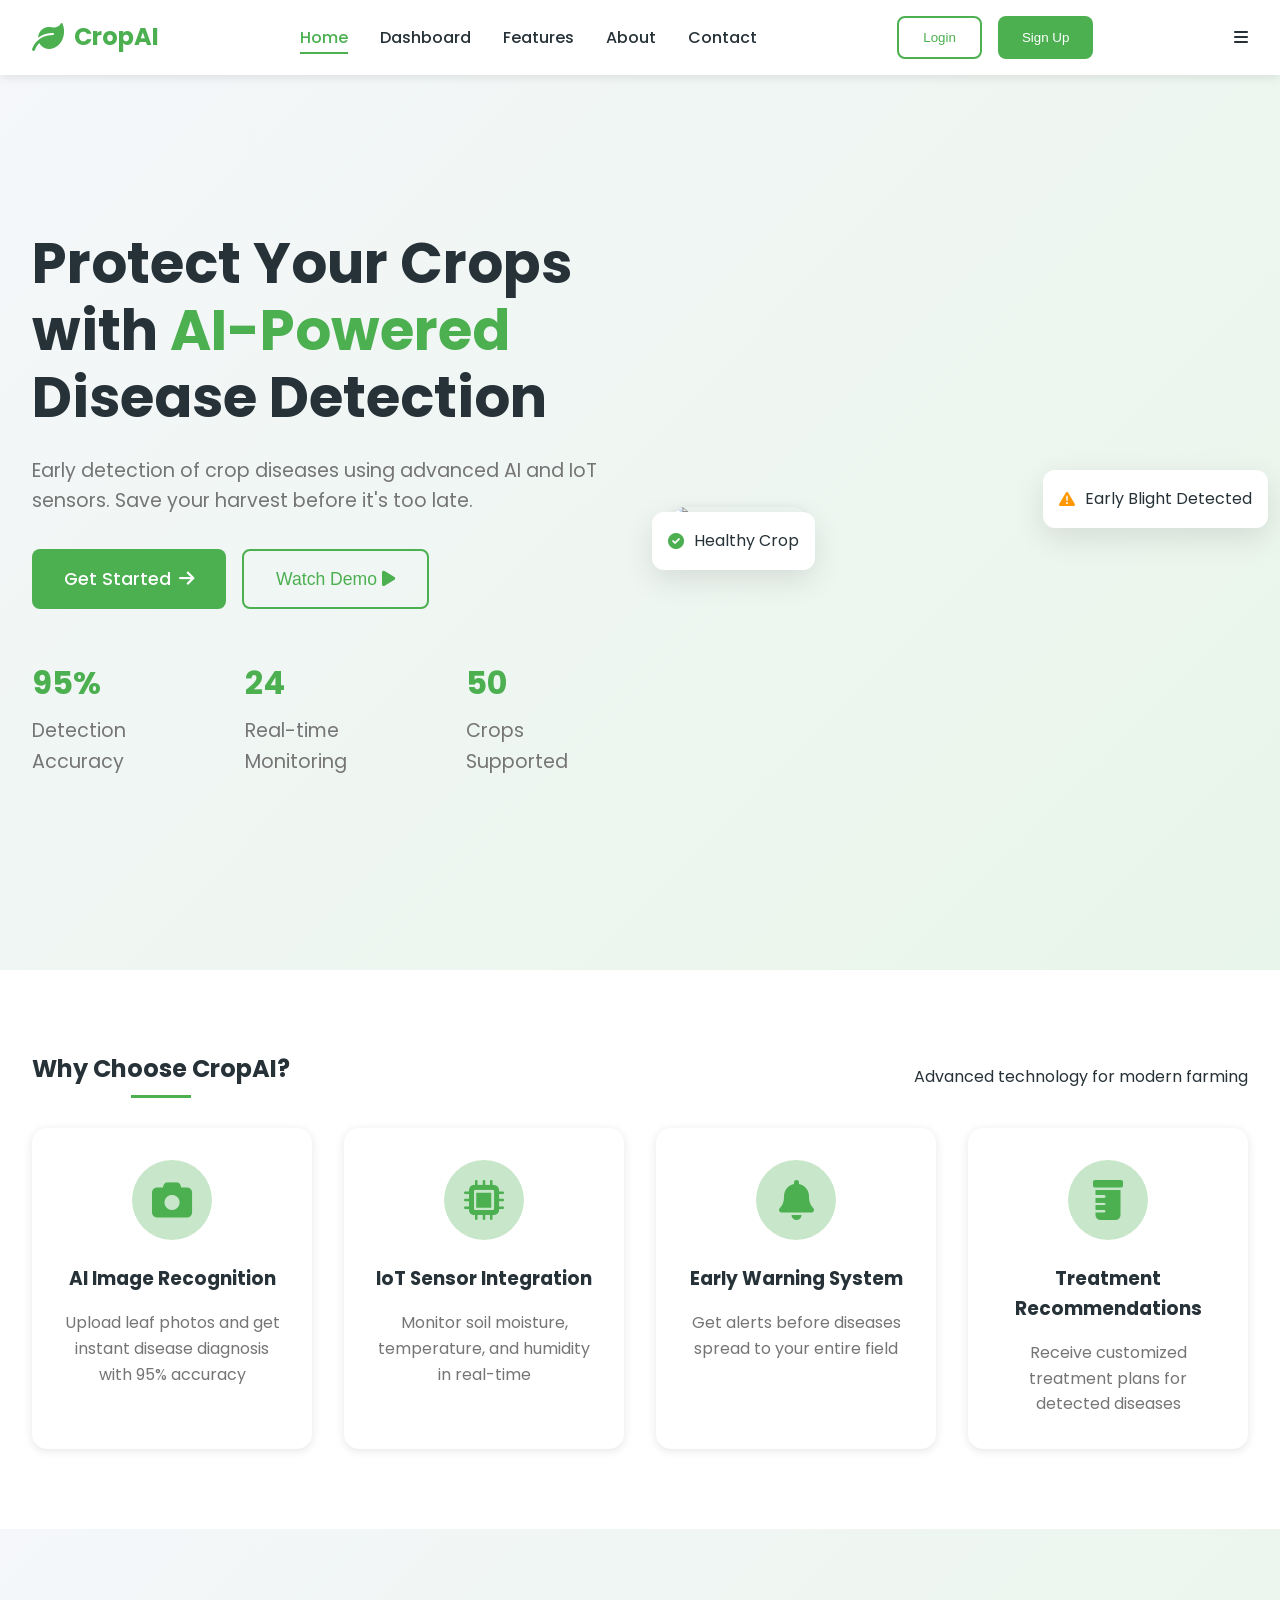
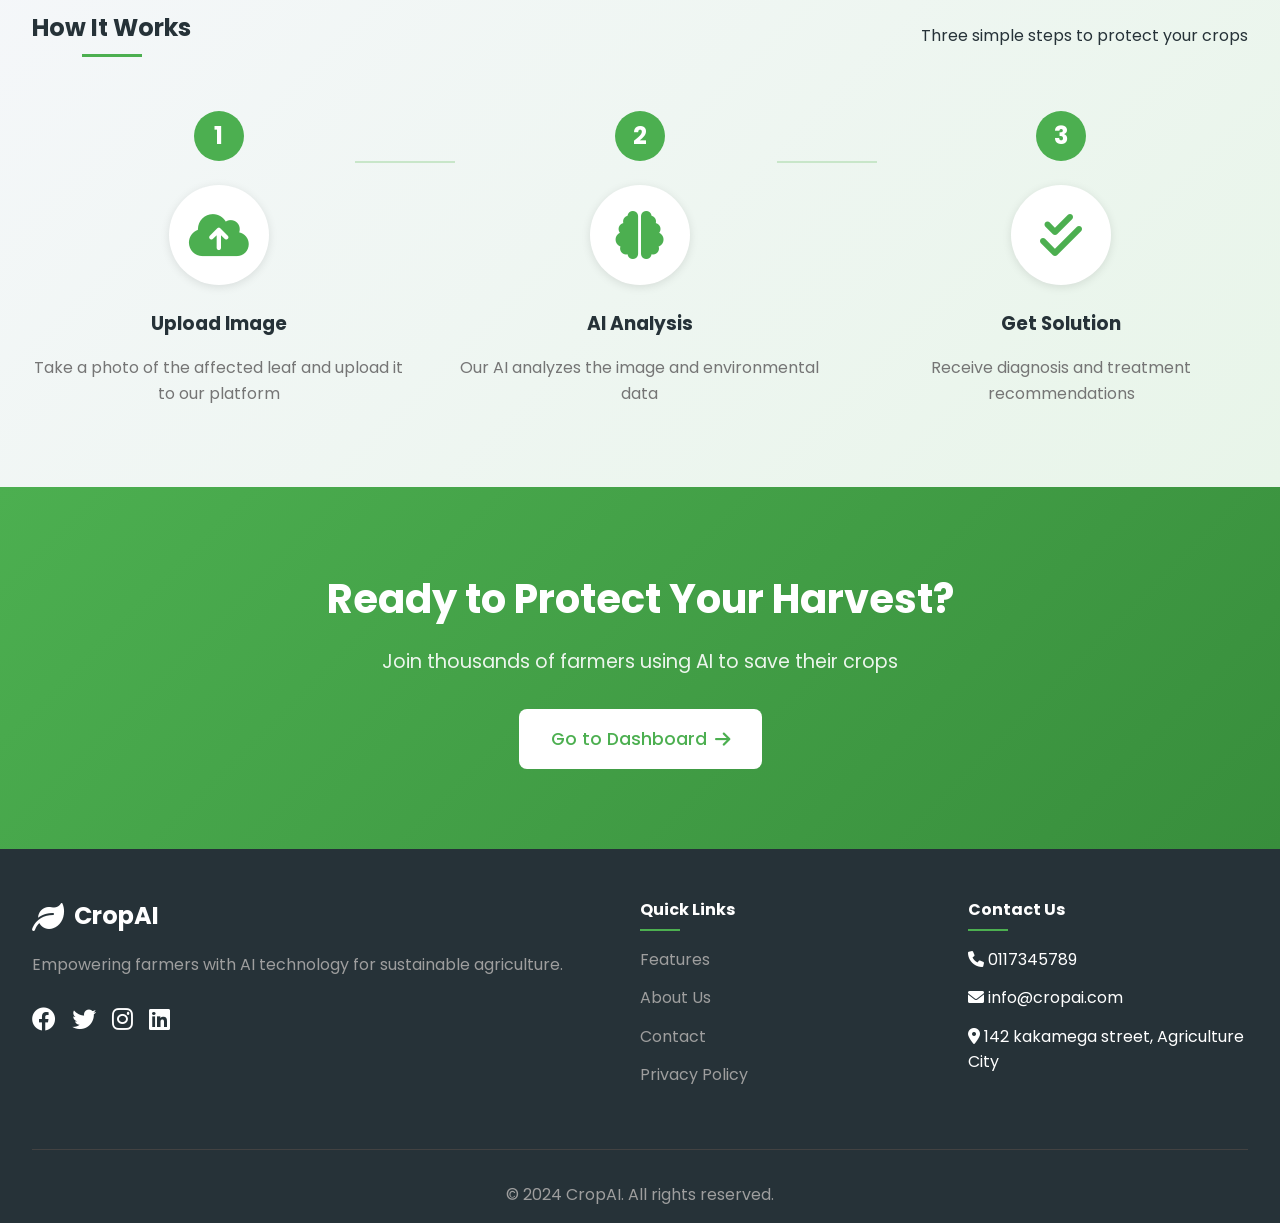
==== index.html @ fdb8c68f "commit all" ====
<!DOCTYPE html>
<html lang="en">
<head>
    <meta charset="UTF-8">
    <meta name="viewport" content="width=device-width, initial-scale=1.0">
    <title>CropAI - Early Disease Detection System</title>
    <link rel="stylesheet" href="css/style.css">
    <link rel="stylesheet" href="https://cdnjs.cloudflare.com/ajax/libs/font-awesome/6.0.0/css/all.min.css">
    <link href="https://fonts.googleapis.com/css2?family=Poppins:wght@300;400;500;600;700&display=swap" rel="stylesheet">
</head>
<body>
    <!-- Navigation Bar -->
    <nav class="navbar">
        <div class="nav-container">
            <div class="logo">
                <i class="fas fa-leaf"></i>
                <span>CropAI</span>
            </div>
            <ul class="nav-menu">
                <li><a href="index.html" class="active">Home</a></li>
                <li><a href="dashboard.html">Dashboard</a></li>
                <li><a href="#features">Features</a></li>
                <li><a href="#about">About</a></li>
                <li><a href="#contact">Contact</a></li>
            </ul>
            <div class="nav-buttons">
                <button class="btn-secondary">Login</button>
                <button class="btn-primary">Sign Up</button>
            </div>
            <div class="hamburger">
                <i class="fas fa-bars"></i>
            </div>
        </div>
    </nav>

    <!-- Hero Section -->
    <section class="hero">
        <div class="hero-container">
            <div class="hero-content">
                <h1>Protect Your Crops with <span class="highlight">AI-Powered</span> Disease Detection</h1>
                <p>Early detection of crop diseases using advanced AI and IoT sensors. Save your harvest before it's too late.</p>
                <div class="hero-buttons">
                    <a href="dashboard.html" class="btn-primary btn-large">Get Started <i class="fas fa-arrow-right"></i></a>
                    <button class="btn-secondary btn-large" onclick="watchDemo()">Watch Demo <i class="fas fa-play"></i></button>
                </div>
                <div class="hero-stats">
                    <div class="stat-item">
                        <h3>95%</h3>
                        <p>Detection Accuracy</p>
                    </div>
                    <div class="stat-item">
                        <h3>24/7</h3>
                        <p>Real-time Monitoring</p>
                    </div>
                    <div class="stat-item">
                        <h3>50+</h3>
                        <p>Crops Supported</p>
                    </div>
                </div>
            </div>
            <div class="hero-image">
                <img src="https://images.unsplash.com/photo-1530836369250-ef72a3f5cda8?ixlib=rb-1.2.1&auto=format&fit=crop&w=1350&q=80" alt="Smart Farming">
                <div class="floating-card card-1">
                    <i class="fas fa-check-circle" style="color: #4CAF50;"></i>
                    <span>Healthy Crop</span>
                </div>
                <div class="floating-card card-2">
                    <i class="fas fa-exclamation-triangle" style="color: #ff9800;"></i>
                    <span>Early Blight Detected</span>
                </div>
            </div>
        </div>
    </section>

    <!-- Features Section -->
    <section class="features" id="features">
        <div class="container">
            <div class="section-header">
                <h2>Why Choose CropAI?</h2>
                <p>Advanced technology for modern farming</p>
            </div>
            <div class="features-grid">
                <div class="feature-card">
                    <div class="feature-icon">
                        <i class="fas fa-camera"></i>
                    </div>
                    <h3>AI Image Recognition</h3>
                    <p>Upload leaf photos and get instant disease diagnosis with 95% accuracy</p>
                </div>
                <div class="feature-card">
                    <div class="feature-icon">
                        <i class="fas fa-microchip"></i>
                    </div>
                    <h3>IoT Sensor Integration</h3>
                    <p>Monitor soil moisture, temperature, and humidity in real-time</p>
                </div>
                <div class="feature-card">
                    <div class="feature-icon">
                        <i class="fas fa-bell"></i>
                    </div>
                    <h3>Early Warning System</h3>
                    <p>Get alerts before diseases spread to your entire field</p>
                </div>
                <div class="feature-card">
                    <div class="feature-icon">
                        <i class="fas fa-prescription-bottle"></i>
                    </div>
                    <h3>Treatment Recommendations</h3>
                    <p>Receive customized treatment plans for detected diseases</p>
                </div>
            </div>
        </div>
    </section>

    <!-- How It Works -->
    <section class="how-it-works">
        <div class="container">
            <div class="section-header">
                <h2>How It Works</h2>
                <p>Three simple steps to protect your crops</p>
            </div>
            <div class="steps">
                <div class="step">
                    <div class="step-number">1</div>
                    <div class="step-icon">
                        <i class="fas fa-cloud-upload-alt"></i>
                    </div>
                    <h3>Upload Image</h3>
                    <p>Take a photo of the affected leaf and upload it to our platform</p>
                </div>
                <div class="step">
                    <div class="step-number">2</div>
                    <div class="step-icon">
                        <i class="fas fa-brain"></i>
                    </div>
                    <h3>AI Analysis</h3>
                    <p>Our AI analyzes the image and environmental data</p>
                </div>
                <div class="step">
                    <div class="step-number">3</div>
                    <div class="step-icon">
                        <i class="fas fa-check-double"></i>
                    </div>
                    <h3>Get Solution</h3>
                    <p>Receive diagnosis and treatment recommendations</p>
                </div>
            </div>
        </div>
    </section>

    <!-- CTA Section -->
    <section class="cta">
        <div class="container">
            <h2>Ready to Protect Your Harvest?</h2>
            <p>Join thousands of farmers using AI to save their crops</p>
            <a href="dashboard.html" class="btn-primary btn-large">Go to Dashboard <i class="fas fa-arrow-right"></i></a>
        </div>
    </section>

    <!-- Footer -->
    <footer>
        <div class="container">
            <div class="footer-content">
                <div class="footer-section">
                    <div class="logo">
                        <i class="fas fa-leaf"></i>
                        <span>CropAI</span>
                    </div>
                    <p>Empowering farmers with AI technology for sustainable agriculture.</p>
                    <div class="social-links">
                        <a href="#"><i class="fab fa-facebook"></i></a>
                        <a href="#"><i class="fab fa-twitter"></i></a>
                        <a href="#"><i class="fab fa-instagram"></i></a>
                        <a href="#"><i class="fab fa-linkedin"></i></a>
                    </div>
                </div>
                <div class="footer-section">
                    <h4>Quick Links</h4>
                    <ul>
                        <li><a href="#features">Features</a></li>
                        <li><a href="#about">About Us</a></li>
                        <li><a href="#contact">Contact</a></li>
                        <li><a href="#">Privacy Policy</a></li>
                    </ul>
                </div>
                <div class="footer-section">
                    <h4>Contact Us</h4>
                    <ul>
                        <li><i class="fas fa-phone"></i> 0117345789</li>
                        <li><i class="fas fa-envelope"></i> info@cropai.com</li>
                        <li><i class="fas fa-map-marker-alt"></i> 142 kakamega street, Agriculture City</li>
                    </ul>
                </div>
            </div>
            <div class="footer-bottom">
                <p>&copy; 2024 CropAI. All rights reserved.</p>
            </div>
        </div>
    </footer>

    <script src="js/main.js"></script>
</body>
</html>
---- css/style.css ----
:root {
    --primary-color: #4CAF50;
    --primary-dark: #388E3C;
    --primary-light: #C8E6C9;
    --secondary-color: #2196F3;
    --danger-color: #F44336;
    --warning-color: #FF9800;
    --success-color: #4CAF50;
    --text-dark: #263238;
    --text-light: #FFFFFF;
    --text-gray: #757575;
    --background-light: #F5F5F5;
    --background-white: #FFFFFF;
    --border-color: #E0E0E0;
    --shadow: 0 2px 10px rgba(0, 0, 0, 0.1);
    --sidebar-width: 280px;
    --header-height: 70px;
    --transition: all 0.3s ease;
}

* {
    margin: 0;
    padding: 0;
    box-sizing: border-box;
}

body {
    font-family: 'Poppins', sans-serif;
    color: var(--text-dark);
    background: var(--background-light);
    line-height: 1.6;
}

/* Navigation Styles */
.navbar {
    background: var(--background-white);
    box-shadow: var(--shadow);
    position: fixed;
    width: 100%;
    top: 0;
    z-index: 1000;
}

.nav-container {
    max-width: 1400px;
    margin: 0 auto;
    padding: 1rem 2rem;
    display: flex;
    justify-content: space-between;
    align-items: center;
}

.logo {
    display: flex;
    align-items: center;
    gap: 10px;
    font-size: 1.5rem;
    font-weight: 700;
    color: var(--primary-color);
}

.logo i {
    font-size: 2rem;
}

.nav-menu {
    display: flex;
    list-style: none;
    gap: 2rem;
}

.nav-menu a {
    text-decoration: none;
    color: var(--text-dark);
    font-weight: 500;
    transition: var(--transition);
    position: relative;
}

.nav-menu a:hover,
.nav-menu a.active {
    color: var(--primary-color);
}

.nav-menu a.active::after {
    content: '';
    position: absolute;
    bottom: -5px;
    left: 0;
    width: 100%;
    height: 2px;
    background: var(--primary-color);
}

.nav-buttons {
    display: flex;
    gap: 1rem;
}

/* Button Styles */
.btn-primary {
    background: var(--primary-color);
    color: var(--text-light);
    border: none;
    padding: 0.75rem 1.5rem;
    border-radius: 8px;
    font-weight: 500;
    cursor: pointer;
    transition: var(--transition);
    text-decoration: none;
    display: inline-flex;
    align-items: center;
    gap: 8px;
}

.btn-primary:hover {
    background: var(--primary-dark);
    transform: translateY(-2px);
    box-shadow: 0 5px 15px rgba(76, 175, 80, 0.3);
}

.btn-secondary {
    background: transparent;
    color: var(--primary-color);
    border: 2px solid var(--primary-color);
    padding: 0.75rem 1.5rem;
    border-radius: 8px;
    font-weight: 500;
    cursor: pointer;
    transition: var(--transition);
}

.btn-secondary:hover {
    background: var(--primary-light);
    transform: translateY(-2px);
}

.btn-large {
    padding: 1rem 2rem;
    font-size: 1.1rem;
}

/* Hero Section */
.hero {
    min-height: 100vh;
    display: flex;
    align-items: center;
    padding: 0 2rem;
    margin-top: 70px;
    background: linear-gradient(135deg, #f5f7fa 0%, #e8f5e9 100%);
}

.hero-container {
    max-width: 1400px;
    margin: 0 auto;
    display: grid;
    grid-template-columns: 1fr 1fr;
    gap: 4rem;
    align-items: center;
}

.hero-content h1 {
    font-size: 3.5rem;
    line-height: 1.2;
    margin-bottom: 1.5rem;
}

.highlight {
    color: var(--primary-color);
    position: relative;
    display: inline-block;
}

.highlight::after {
    content: '';
    position: absolute;
    bottom: 5px;
    left: 0;
    width: 100%;
    height: 10px;
    background: var(--primary-light);
    z-index: -1;
}

.hero-content p {
    font-size: 1.2rem;
    color: var(--text-gray);
    margin-bottom: 2rem;
}

.hero-buttons {
    display: flex;
    gap: 1rem;
    margin-bottom: 3rem;
}

.hero-stats {
    display: flex;
    gap: 3rem;
}

.stat-item h3 {
    font-size: 2rem;
    color: var(--primary-color);
    margin-bottom: 0.5rem;
}

.hero-image {
    position: relative;
}

.hero-image img {
    width: 100%;
    border-radius: 20px;
    box-shadow: var(--shadow);
}

.floating-card {
    position: absolute;
    background: white;
    padding: 1rem;
    border-radius: 12px;
    box-shadow: 0 10px 30px rgba(0, 0, 0, 0.1);
    display: flex;
    align-items: center;
    gap: 10px;
    animation: float 3s ease-in-out infinite;
}

.card-1 {
    top: 20%;
    left: -20px;
    animation-delay: 0s;
}

.card-2 {
    bottom: 20%;
    right: -20px;
    animation-delay: 1.5s;
}

@keyframes float {
    0%, 100% { transform: translateY(0); }
    50% { transform: translateY(-10px); }
}

/* Features Section */
.features {
    padding: 5rem 2rem;
    background: var(--background-white);
}

.container {
    max-width: 1400px;
    margin: 0 auto;
}

.section-header {
    text-align: center;
    margin-bottom: 4rem;
}

.section-header h2 {
    font-size: 2.5rem;
    margin-bottom: 1rem;
    position: relative;
    display: inline-block;
}

.section-header h2::after {
    content: '';
    position: absolute;
    bottom: -10px;
    left: 50%;
    transform: translateX(-50%);
    width: 60px;
    height: 3px;
    background: var(--primary-color);
}

.features-grid {
    display: grid;
    grid-template-columns: repeat(auto-fit, minmax(250px, 1fr));
    gap: 2rem;
}

.feature-card {
    background: white;
    padding: 2rem;
    border-radius: 15px;
    text-align: center;
    transition: var(--transition);
    box-shadow: var(--shadow);
}

.feature-card:hover {
    transform: translateY(-10px);
    box-shadow: 0 20px 40px rgba(0, 0, 0, 0.1);
}

.feature-icon {
    width: 80px;
    height: 80px;
    background: var(--primary-light);
    border-radius: 50%;
    display: flex;
    align-items: center;
    justify-content: center;
    margin: 0 auto 1.5rem;
}

.feature-icon i {
    font-size: 2.5rem;
    color: var(--primary-color);
}

.feature-card h3 {
    margin-bottom: 1rem;
}

.feature-card p {
    color: var(--text-gray);
}

/* How It Works Section */
.how-it-works {
    padding: 5rem 2rem;
    background: linear-gradient(135deg, #f5f7fa 0%, #e8f5e9 100%);
}

.steps {
    display: grid;
    grid-template-columns: repeat(3, 1fr);
    gap: 3rem;
    margin-top: 3rem;
}

.step {
    text-align: center;
    position: relative;
}

.step-number {
    width: 50px;
    height: 50px;
    background: var(--primary-color);
    color: white;
    border-radius: 50%;
    display: flex;
    align-items: center;
    justify-content: center;
    font-size: 1.5rem;
    font-weight: bold;
    margin: 0 auto 1.5rem;
    position: relative;
    z-index: 2;
}

.step-icon {
    width: 100px;
    height: 100px;
    background: white;
    border-radius: 50%;
    display: flex;
    align-items: center;
    justify-content: center;
    margin: 0 auto 1.5rem;
    box-shadow: var(--shadow);
}

.step-icon i {
    font-size: 3rem;
    color: var(--primary-color);
}

.step h3 {
    margin-bottom: 1rem;
}

.step p {
    color: var(--text-gray);
}

.step:not(:last-child)::after {
    content: '';
    position: absolute;
    top: 50px;
    right: -50px;
    width: 100px;
    height: 2px;
    background: var(--primary-light);
}

/* CTA Section */
.cta {
    padding: 5rem 2rem;
    background: linear-gradient(135deg, var(--primary-color), var(--primary-dark));
    color: white;
    text-align: center;
}

.cta h2 {
    font-size: 2.5rem;
    margin-bottom: 1rem;
}

.cta p {
    font-size: 1.2rem;
    margin-bottom: 2rem;
    opacity: 0.9;
}

.cta .btn-primary {
    background: white;
    color: var(--primary-color);
}

.cta .btn-primary:hover {
    background: var(--primary-light);
    transform: translateY(-2px);
}

/* Footer */
footer {
    background: var(--text-dark);
    color: white;
    padding: 3rem 2rem 1rem;
}

.footer-content {
    max-width: 1400px;
    margin: 0 auto;
    display: grid;
    grid-template-columns: 2fr 1fr 1fr;
    gap: 3rem;
    margin-bottom: 3rem;
}

.footer-section .logo {
    color: white;
    margin-bottom: 1rem;
}

.footer-section p {
    color: #9e9e9e;
    margin-bottom: 1.5rem;
}

.social-links {
    display: flex;
    gap: 1rem;
}

.social-links a {
    color: white;
    font-size: 1.5rem;
    transition: var(--transition);
}

.social-links a:hover {
    color: var(--primary-color);
}

.footer-section h4 {
    margin-bottom: 1.5rem;
    position: relative;
}

.footer-section h4::after {
    content: '';
    position: absolute;
    bottom: -8px;
    left: 0;
    width: 40px;
    height: 2px;
    background: var(--primary-color);
}

.footer-section ul {
    list-style: none;
}

.footer-section ul li {
    margin-bottom: 0.8rem;
}

.footer-section ul li a {
    color: #9e9e9e;
    text-decoration: none;
    transition: var(--transition);
}

.footer-section ul li a:hover {
    color: white;
    padding-left: 5px;
}

.footer-bottom {
    text-align: center;
    padding-top: 2rem;
    border-top: 1px solid #424242;
    color: #9e9e9e;
}

/* Dashboard Layout */
.dashboard {
    display: flex;
    min-height: 100vh;
}

/* Sidebar */
.sidebar {
    width: var(--sidebar-width);
    background: var(--background-white);
    box-shadow: var(--shadow);
    position: fixed;
    height: 100vh;
    display: flex;
    flex-direction: column;
    transition: var(--transition);
    z-index: 100;
}

.sidebar-header {
    padding: 1.5rem;
    border-bottom: 1px solid var(--border-color);
}

.sidebar-nav {
    flex: 1;
    padding: 2rem 0;
}

.sidebar-nav ul {
    list-style: none;
}

.sidebar-nav li {
    margin-bottom: 0.5rem;
}

.sidebar-nav a {
    display: flex;
    align-items: center;
    gap: 12px;
    padding: 0.8rem 1.5rem;
    color: var(--text-gray);
    text-decoration: none;
    transition: var(--transition);
    position: relative;
}

.sidebar-nav a:hover,
.sidebar-nav li.active a {
    background: var(--primary-light);
    color: var(--primary-color);
    border-left: 3px solid var(--primary-color);
}

.sidebar-nav i {
    width: 20px;
    font-size: 1.2rem;
}

.badge {
    background: var(--danger-color);
    color: white;
    padding: 2px 6px;
    border-radius: 10px;
    font-size: 0.7rem;
    margin-left: auto;
}

.sidebar-footer {
    padding: 1.5rem;
    border-top: 1px solid var(--border-color);
    display: flex;
    align-items: center;
    justify-content: space-between;
}

.user-info {
    display: flex;
    align-items: center;
    gap: 12px;
}

.user-info img {
    width: 40px;
    height: 40px;
    border-radius: 50%;
    object-fit: cover;
}

.user-info h4 {
    font-size: 0.9rem;
}

.user-info p {
    font-size: 0.8rem;
    color: var(--text-gray);
}

.logout-btn {
    background: none;
    border: none;
    color: var(--text-gray);
    cursor: pointer;
    font-size: 1.2rem;
    transition: var(--transition);
}

.logout-btn:hover {
    color: var(--danger-color);
}

/* Main Content */
.main-content {
    flex: 1;
    margin-left: var(--sidebar-width);
    background: var(--background-light);
}

/* Top Bar */
.top-bar {
    height: var(--header-height);
    background: white;
    padding: 0 2rem;
    display: flex;
    align-items: center;
    justify-content: space-between;
    box-shadow: var(--shadow);
    position: sticky;
    top: 0;
    z-index: 90;
}

.menu-toggle {
    display: none;
    font-size: 1.5rem;
    cursor: pointer;
}

.search-bar {
    display: flex;
    align-items: center;
    background: var(--background-light);
    border-radius: 8px;
    padding: 0.5rem 1rem;
    width: 300px;
}

.search-bar i {
    color: var(--text-gray);
    margin-right: 10px;
}

.search-bar input {
    border: none;
    background: none;
    outline: none;
    width: 100%;
}

.top-bar-actions {
    display: flex;
    gap: 1rem;
}

.top-bar-actions button {
    background: none;
    border: none;
    position: relative;
    cursor: pointer;
    font-size: 1.2rem;
    color: var(--text-gray);
    transition: var(--transition);
}

.top-bar-actions button:hover {
    color: var(--primary-color);
}

.top-bar-actions .badge {
    position: absolute;
    top: -5px;
    right: -5px;
}

/* Content Area */
.content {
    padding: 2rem;
}

.welcome-section {
    margin-bottom: 2rem;
}

.welcome-section h1 {
    font-size: 2rem;
    margin-bottom: 0.5rem;
}

/* Stats Grid */
.stats-grid {
    display: grid;
    grid-template-columns: repeat(auto-fit, minmax(250px, 1fr));
    gap: 1.5rem;
    margin-bottom: 2rem;
}

.stat-card {
    background: white;
    padding: 1.5rem;
    border-radius: 12px;
    display: flex;
    align-items: center;
    gap: 1rem;
    box-shadow: var(--shadow);
    transition: var(--transition);
}

.stat-card:hover {
    transform: translateY(-5px);
    box-shadow: 0 10px 30px rgba(0, 0, 0, 0.15);
}

.stat-icon {
    width: 60px;
    height: 60px;
    border-radius: 12px;
    display: flex;
    align-items: center;
    justify-content: center;
    font-size: 2rem;
}

.stat-info h3 {
    font-size: 0.9rem;
    color: var(--text-gray);
    margin-bottom: 0.3rem;
}

.stat-info p {
    font-size: 1.8rem;
    font-weight: 600;
    margin-bottom: 0.3rem;
}

.stat-info span {
    font-size: 0.8rem;
    color: var(--success-color);
}

/* Section Header */
.section-header {
    display: flex;
    justify-content: space-between;
    align-items: center;
    margin-bottom: 1.5rem;
}

.section-header h2 {
    font-size: 1.5rem;
}

.farm-selector {
    padding: 0.5rem 1rem;
    border: 1px solid var(--border-color);
    border-radius: 8px;
    outline: none;
    background: white;
}

/* Sensor Grid */
.sensor-grid {
    display: grid;
    grid-template-columns: repeat(auto-fit, minmax(250px, 1fr));
    gap: 1.5rem;
    margin-bottom: 2rem;
}

.sensor-card {
    background: white;
    padding: 1.5rem;
    border-radius: 12px;
    box-shadow: var(--shadow);
}

.sensor-header {
    display: flex;
    justify-content: space-between;
    align-items: center;
    margin-bottom: 1rem;
}

.sensor-header h3 {
    font-size: 1rem;
    display: flex;
    align-items: center;
    gap: 8px;
}

.sensor-status {
    font-size: 0.7rem;
    padding: 3px 8px;
    border-radius: 12px;
}

.sensor-status.online {
    background: var(--success-color);
    color: white;
}

.sensor-value {
    font-size: 2rem;
    font-weight: 600;
    margin-bottom: 1rem;
}

.progress-bar {
    height: 8px;
    background: var(--background-light);
    border-radius: 4px;
    overflow: hidden;
    margin-bottom: 1rem;
}

.progress {
    height: 100%;
    border-radius: 4px;
    transition: width 0.3s ease;
}

.sensor-footer {
    display: flex;
    justify-content: space-between;
    font-size: 0.8rem;
    color: var(--text-gray);
}

.trend.up {
    color: var(--danger-color);
}

.trend.down {
    color: var(--success-color);
}

.trend.stable {
    color: var(--text-gray);
}

/* Detection Section */
.detection-section {
    background: white;
    border-radius: 12px;
    padding: 2rem;
    margin-bottom: 2rem;
    box-shadow: var(--shadow);
}

.upload-area {
    border: 2px dashed var(--primary-color);
    border-radius: 12px;
    padding: 3rem;
    text-align: center;
    cursor: pointer;
    transition: var(--transition);
    margin-bottom: 1rem;
}

.upload-area:hover {
    background: var(--primary-light);
    border-color: var(--primary-dark);
}

.upload-area i {
    font-size: 3rem;
    color: var(--primary-color);
    margin-bottom: 1rem;
}

.upload-area h3 {
    margin-bottom: 0.5rem;
}

.upload-hint {
    font-size: 0.8rem;
    color: var(--text-gray);
    margin-top: 1rem;
}

.preview-container {
    text-align: center;
}

.preview-container img {
    max-width: 100%;
    max-height: 300px;
    border-radius: 8px;
    margin-bottom: 1rem;
}

.preview-container .btn-primary,
.preview-container .btn-secondary {
    margin: 0 0.5rem;
}

/* Analysis Result */
.analysis-result {
    margin-top: 2rem;
}

.result-card {
    background: var(--background-light);
    border-radius: 12px;
    padding: 1.5rem;
}

.result-header {
    display: flex;
    justify-content: space-between;
    align-items: center;
    margin-bottom: 1.5rem;
    padding-bottom: 1rem;
    border-bottom: 1px solid var(--border-color);
}

.disease-info h4 {
    font-size: 1.2rem;
    margin-bottom: 0.3rem;
}

.confidence {
    color: var(--primary-color);
    font-weight: 500;
}

.severity {
    padding: 0.5rem 1rem;
    border-radius: 20px;
    font-weight: 500;
}

.severity.high {
    background: rgba(244, 67, 54, 0.1);
    color: var(--danger-color);
}

.severity.medium {
    background: rgba(255, 152, 0, 0.1);
    color: var(--warning-color);
}

.severity.low {
    background: rgba(76, 175, 80, 0.1);
    color: var(--success-color);
}

.detail-item {
    display: flex;
    gap: 1rem;
    margin-bottom: 1rem;
}

.detail-item i {
    font-size: 1.2rem;
    color: var(--primary-color);
    margin-top: 0.2rem;
}

.detail-item strong {
    display: block;
    margin-bottom: 0.3rem;
}

.detail-item p {
    color: var(--text-gray);
}

/* Alerts List */
.alerts-list {
    background: white;
    border-radius: 12px;
    overflow: hidden;
    box-shadow: var(--shadow);
}

.alert-item {
    display: flex;
    align-items: center;
    padding: 1rem 1.5rem;
    border-bottom: 1px solid var(--border-color);
    transition: var(--transition);
}

.alert-item:last-child {
    border-bottom: none;
}

.alert-item:hover {
    background: var(--background-light);
}

.alert-item.high .alert-icon {
    background: rgba(244, 67, 54, 0.1);
    color: var(--danger-color);
}

.alert-item.medium .alert-icon {
    background: rgba(255, 152, 0, 0.1);
    color: var(--warning-color);
}

.alert-item.low .alert-icon {
    background: rgba(33, 150, 243, 0.1);
    color: var(--secondary-color);
}

.alert-icon {
    width: 40px;
    height: 40px;
    border-radius: 50%;
    display: flex;
    align-items: center;
    justify-content: center;
    margin-right: 1rem;
}

.alert-content {
    flex: 1;
}

.alert-content h4 {
    font-size: 1rem;
    margin-bottom: 0.3rem;
}

.alert-content p {
    font-size: 0.9rem;
    color: var(--text-gray);
    margin-bottom: 0.3rem;
}

.alert-time {
    font-size: 0.8rem;
    color: var(--text-gray);
}

.alert-time i {
    margin-right: 5px;
}

.alert-action {
    background: none;
    border: none;
    color: var(--primary-color);
    cursor: pointer;
    font-weight: 500;
    transition: var(--transition);
}

.alert-action:hover {
    text-decoration: underline;
}

/* Modal */
.modal {
    display: none;
    position: fixed;
    top: 0;
    left: 0;
    width: 100%;
    height: 100%;
    background: rgba(0, 0, 0, 0.5);
    z-index: 2000;
    align-items: center;
    justify-content: center;
}

.modal.active {
    display: flex;
}

.modal-content {
    background: white;
    border-radius: 12px;
    max-width: 500px;
    width: 90%;
    max-height: 90vh;
    overflow-y: auto;
}

.modal-header {
    padding: 1.5rem;
    border-bottom: 1px solid var(--border-color);
    display: flex;
    justify-content: space-between;
    align-items: center;
}

.close-btn {
    background: none;
    border: none;
    font-size: 1.5rem;
    cursor: pointer;
    color: var(--text-gray);
    transition: var(--transition);
}

.close-btn:hover {
    color: var(--danger-color);
}

.modal-body {
    padding: 1.5rem;
}

/* Loading Spinner */
.loading-spinner {
    width: 50px;
    height: 50px;
    border: 3px solid var(--border-color);
    border-top-color: var(--primary-color);
    border-radius: 50%;
    animation: spin 1s linear infinite;
    margin: 2rem auto;
}

@keyframes spin {
    to { transform: rotate(360deg); }
}

.progress-indicator {
    height: 4px;
    background: var(--border-color);
    border-radius: 2px;
    overflow: hidden;
    margin-top: 1rem;
}

.progress-fill {
    height: 100%;
    background: var(--primary-color);
    transition: width 0.3s ease;
}

/* Responsive Design */
@media (max-width: 1024px) {
    .hero-container {
        grid-template-columns: 1fr;
        text-align: center;
    }

    .hero-buttons {
        justify-content: center;
    }

    .hero-stats {
        justify-content: center;
    }

    .hero-image {
        max-width: 600px;
        margin: 0 auto;
    }

    .steps {
        grid-template-columns: 1fr;
    }

    .step:not(:last-child)::after {
        display: none;
    }

    .footer-content {
        grid-template-columns: 1fr;
    }
}

@media (max-width: 768px) {
    .nav-menu,
    .nav-buttons {
        display: none;
    }

    .hamburger {
        display: block;
        font-size: 1.5rem;
        cursor: pointer;
    }

    .hero-content h1 {
        font-size: 2.5rem;
    }

    .sidebar {
        transform: translateX(-100%);
    }

    .sidebar.active {
        transform: translateX(0);
    }

    .main-content {
        margin-left: 0;
    }

    .menu-toggle {
        display: block;
    }

    .stats-grid {
        grid-template-columns: 1fr;
    }

    .sensor-grid {
        grid-template-columns: 1fr;
    }

    .alert-item {
        flex-direction: column;
        align-items: flex-start;
        gap: 1rem;
    }

    .alert-action {
        width: 100%;
    }
}
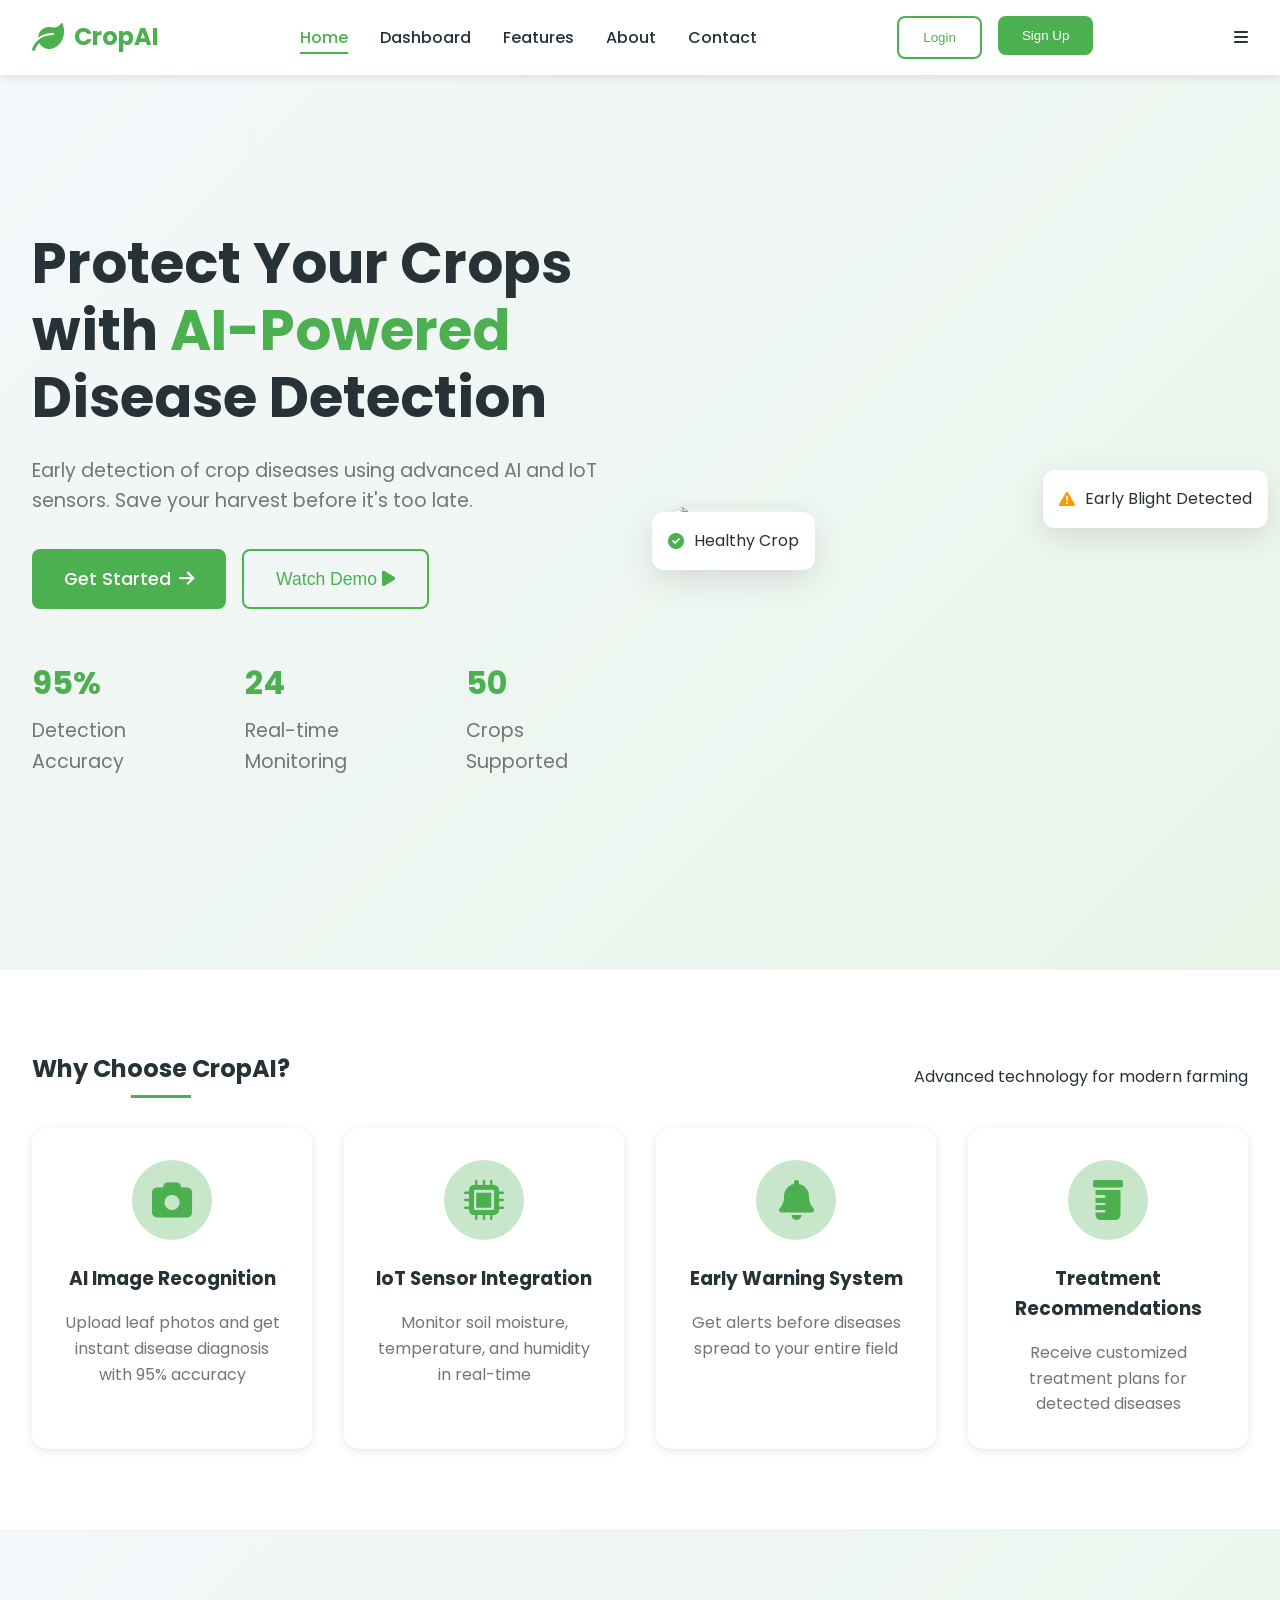
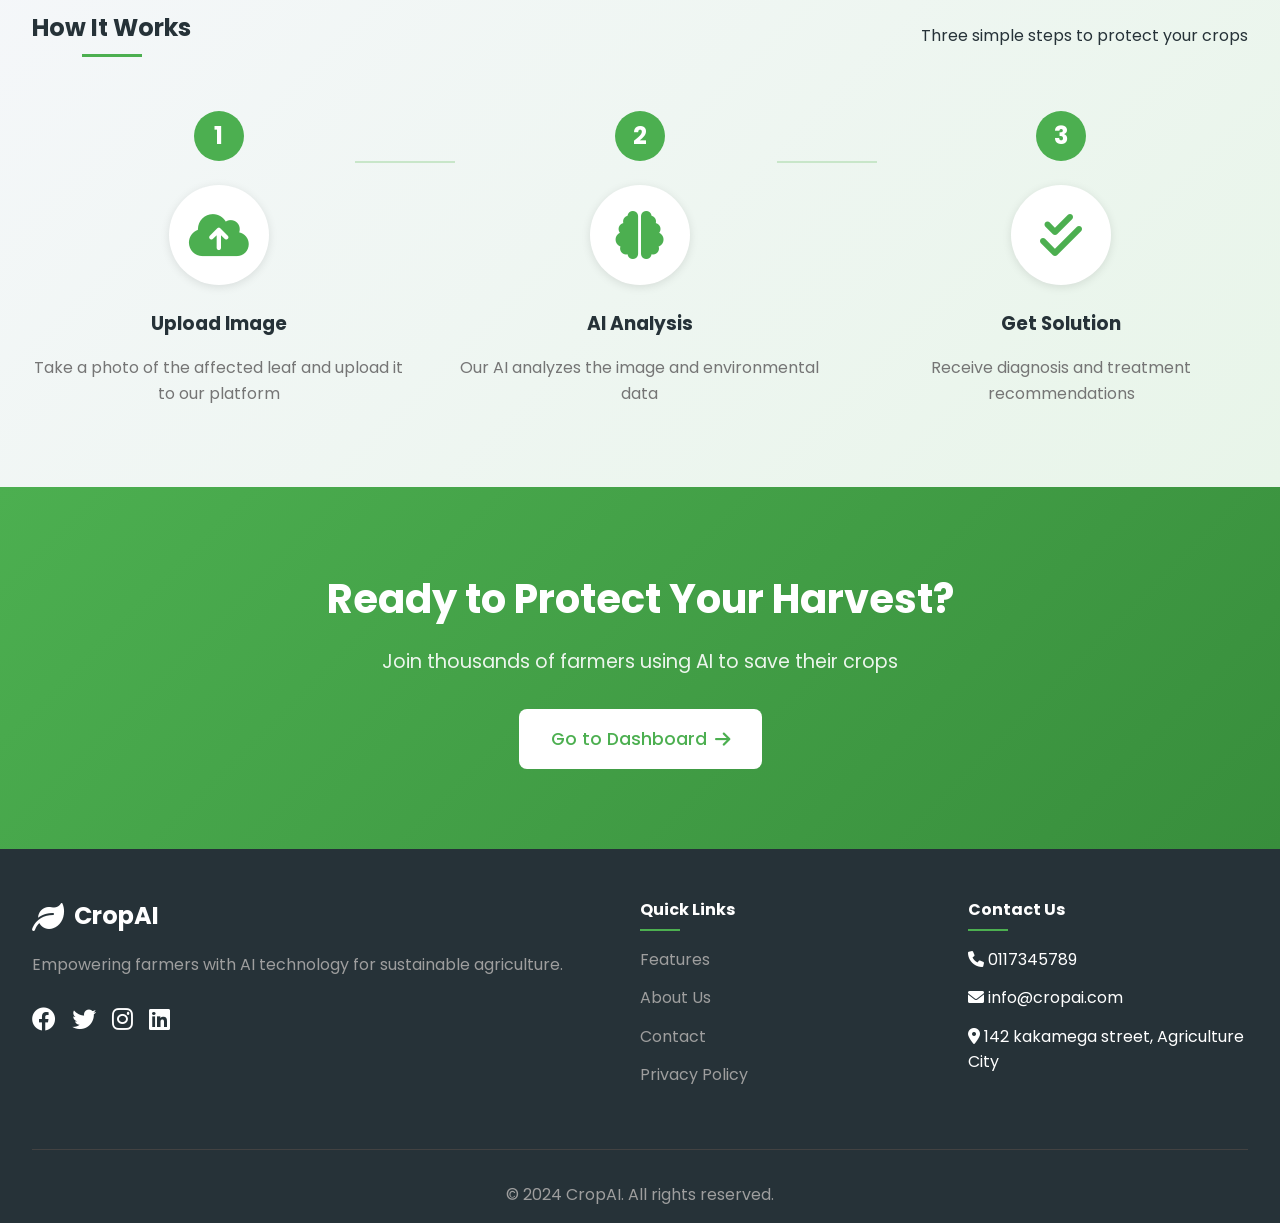
==== commit 20ad4e68: "Adding Login and signup pages" ====
--- a/index.html
+++ b/index.html
@@ -24,8 +24,8 @@
                 <li><a href="#contact">Contact</a></li>
             </ul>
             <div class="nav-buttons">
-                <button class="btn-secondary">Login</button>
-                <button class="btn-primary">Sign Up</button>
+                <a href="login.html"><button class="btn-secondary">Login</button></a>
+                <a href="signup.html"><button class="btn-primary">Sign Up</button></a>
             </div>
             <div class="hamburger">
                 <i class="fas fa-bars"></i>
--- a/css/style.css
+++ b/css/style.css
@@ -25,6 +25,7 @@
 }
 
 body {
+
     font-family: 'Poppins', sans-serif;
     color: var(--text-dark);
     background: var(--background-light);
@@ -1228,4 +1229,189 @@
     .alert-action {
         width: 100%;
     }
+}
+
+.login-container {
+    display: flex;
+    justify-content: center;
+    align-items: center;
+    min-height: 90vh;
+    margin-top: 5%;
+    background-color: #f4f7f6; 
+    font-family: sans-serif;
+}
+
+
+.login-card {
+    background: white;
+    padding: 40px;
+    border-radius: 12px;
+    box-shadow: 0 10px 25px rgba(0, 0, 0, 0.1);
+    width: 100%;
+    max-width: 400px;
+    text-align: center;
+}
+
+.login-card h2 {
+    margin-bottom: 10px;
+    font-size: 2rem;
+    font-weight: bold;
+    color: #333;
+}
+
+.login-card p {
+    color: #777;
+    margin-bottom: 30px;
+}
+
+/* Input Group Styling */
+.input-group {
+    text-align: left;
+    margin-bottom: 20px;
+}
+
+.input-group label {
+    display: block;
+    font-weight: bold;
+    margin-bottom: 8px;
+    color: #333;
+}
+
+.input-group input {
+    width: 100%;
+    padding: 12px;
+    border: 2px solid #eee;
+    border-radius: 8px;
+    font-size: 1rem;
+    box-sizing: border-box; 
+    transition: border-color 0.3s;
+}
+
+.input-group input:focus {
+    outline: none;
+    border-color: #2ecc71; 
+}
+
+
+.form-options {
+    display: flex;
+    justify-content: space-between;
+    align-items: center;
+    margin-bottom: 25px;
+    font-size: 0.9rem;
+}
+
+.form-options a {
+    color: #2ecc71;
+    text-decoration: none;
+    font-weight: bold;
+}
+
+/* Login Button */
+.btn-login {
+    width: 100%;
+    padding: 15px;
+    background-color: #2ecc71;
+    color: white;
+    border: none;
+    border-radius: 8px;
+    font-size: 1.1rem;
+    font-weight: bold;
+    cursor: pointer;
+    transition: 0.3s ease;
+}
+
+.btn-login:hover {
+    background-color: #27ae60;
+}
+
+/* Bottom Links */
+.footer-text {
+    margin-top: 20px;
+    font-size: 0.95rem;
+}
+
+.footer-text a {
+    color: #2ecc71;
+    text-decoration: none;
+    font-weight: bold;
+}
+
+.back-home {
+    display: inline-block;
+    margin-top: 25px;
+    text-decoration: none;
+    color: #999;
+    font-size: 0.85rem;
+}
+
+.back-home:hover {
+    color: #333;
+}
+.signup-page {
+    margin: 0;
+    font-family: 'Poppins', sans-serif;
+    background-color: #f4f7f6;
+}
+
+.signup-page .login-container {
+    display: flex;
+    justify-content: center;
+    align-items: center;
+    min-height: 100vh;
+    padding: 20px;
+}
+
+.signup-page .login-card {
+    background: white;
+    padding: 40px;
+    border-radius: 12px;
+    box-shadow: 0 10px 25px rgba(0, 0, 0, 0.1);
+    width: 100%;
+    max-width: 450px;
+    text-align: center;
+}
+
+.signup-page .logo-small {
+    color: #2ecc71;
+    font-size: 1.5rem;
+    font-weight: bold;
+    margin-bottom: 20px;
+    display: flex;
+    justify-content: center;
+    align-items: center;
+    gap: 10px;
+}
+
+.signup-page .input-group {
+    text-align: left;
+    margin-bottom: 15px;
+}
+
+.signup-page .input-group label {
+    display: block;
+    font-weight: bold;
+    margin-bottom: 8px;
+    color: #333;
+}
+
+.signup-page .input-group input {
+    width: 100%;
+    padding: 12px;
+    border: 2px solid #eee;
+    border-radius: 8px;
+    font-size: 1rem;
+    box-sizing: border-box;
+}
+
+.signup-page .btn-login {
+    width: 100%;
+    padding: 14px;
+    background-color: #2ecc71;
+    color: white;
+    border: none;
+    border-radius: 8px;
+    font-size: 1.1rem;
+    font-weight: bold;
+    cursor: pointer;
 }
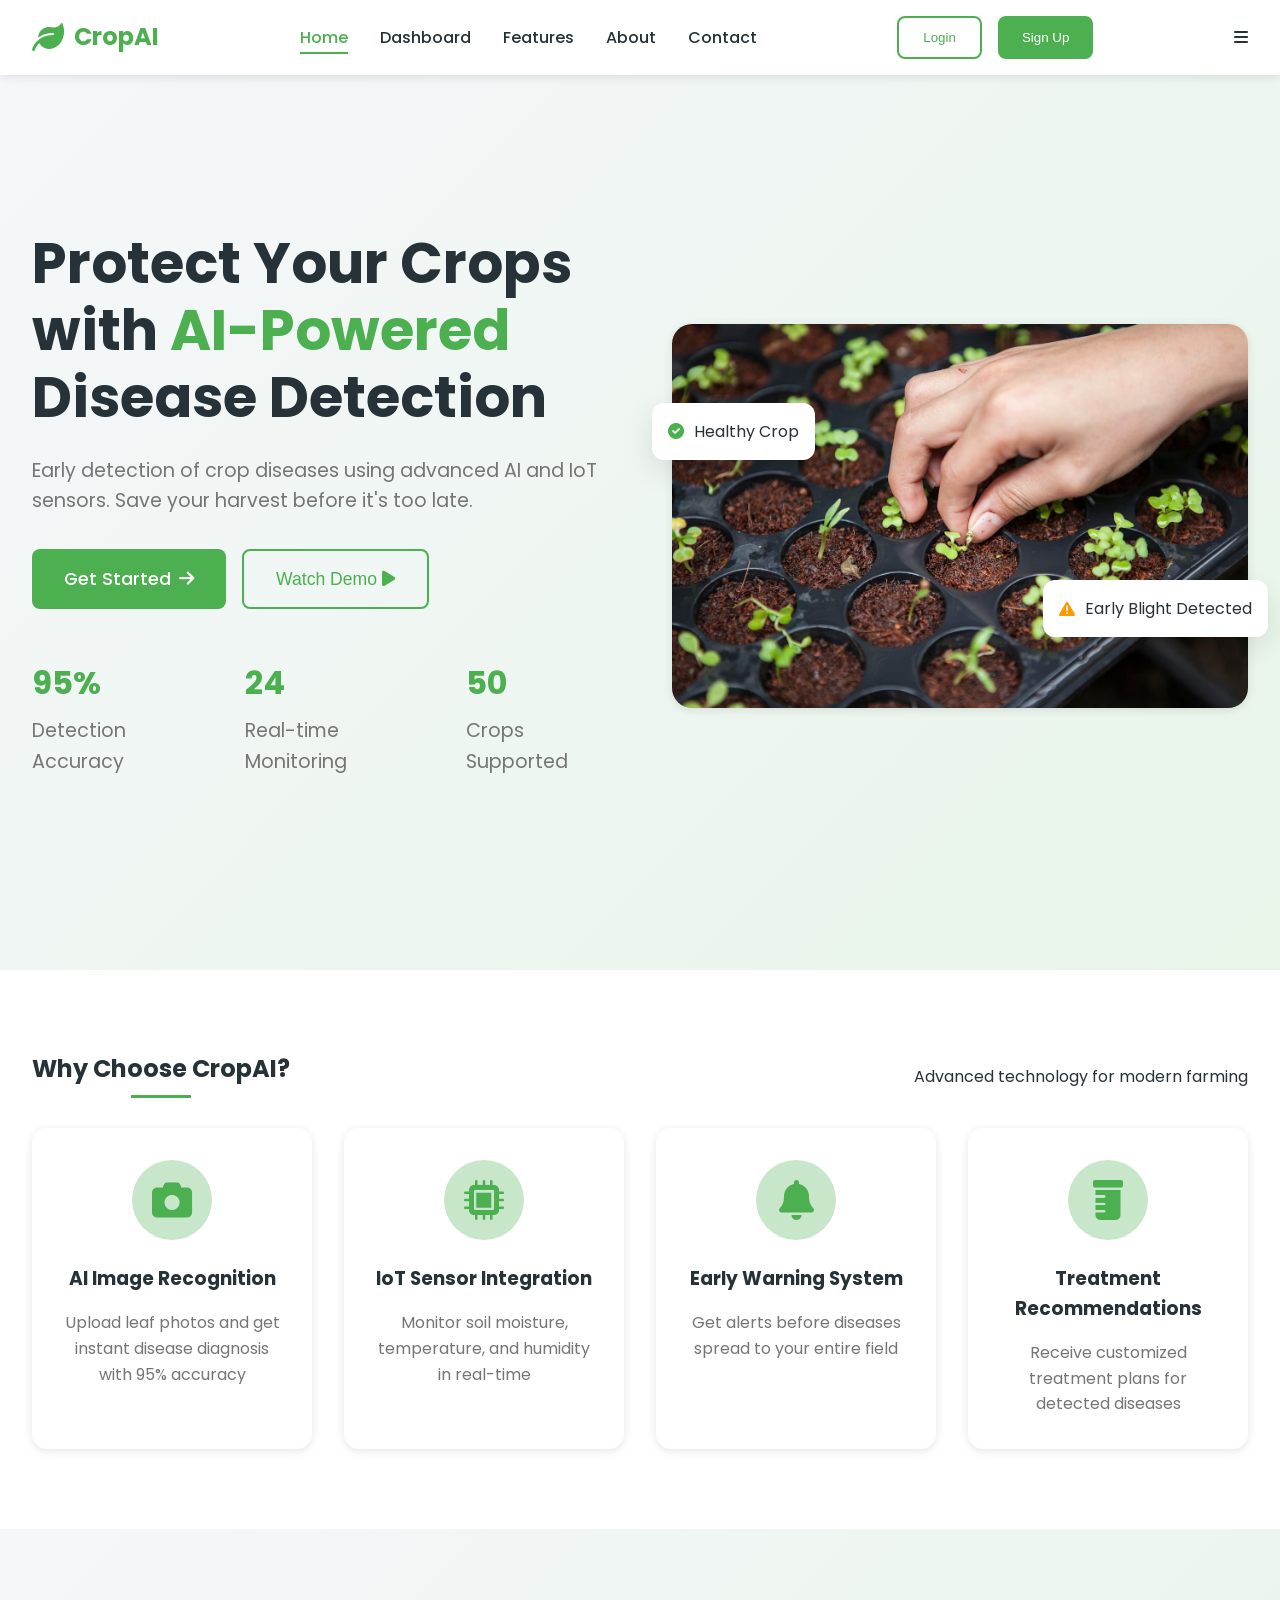
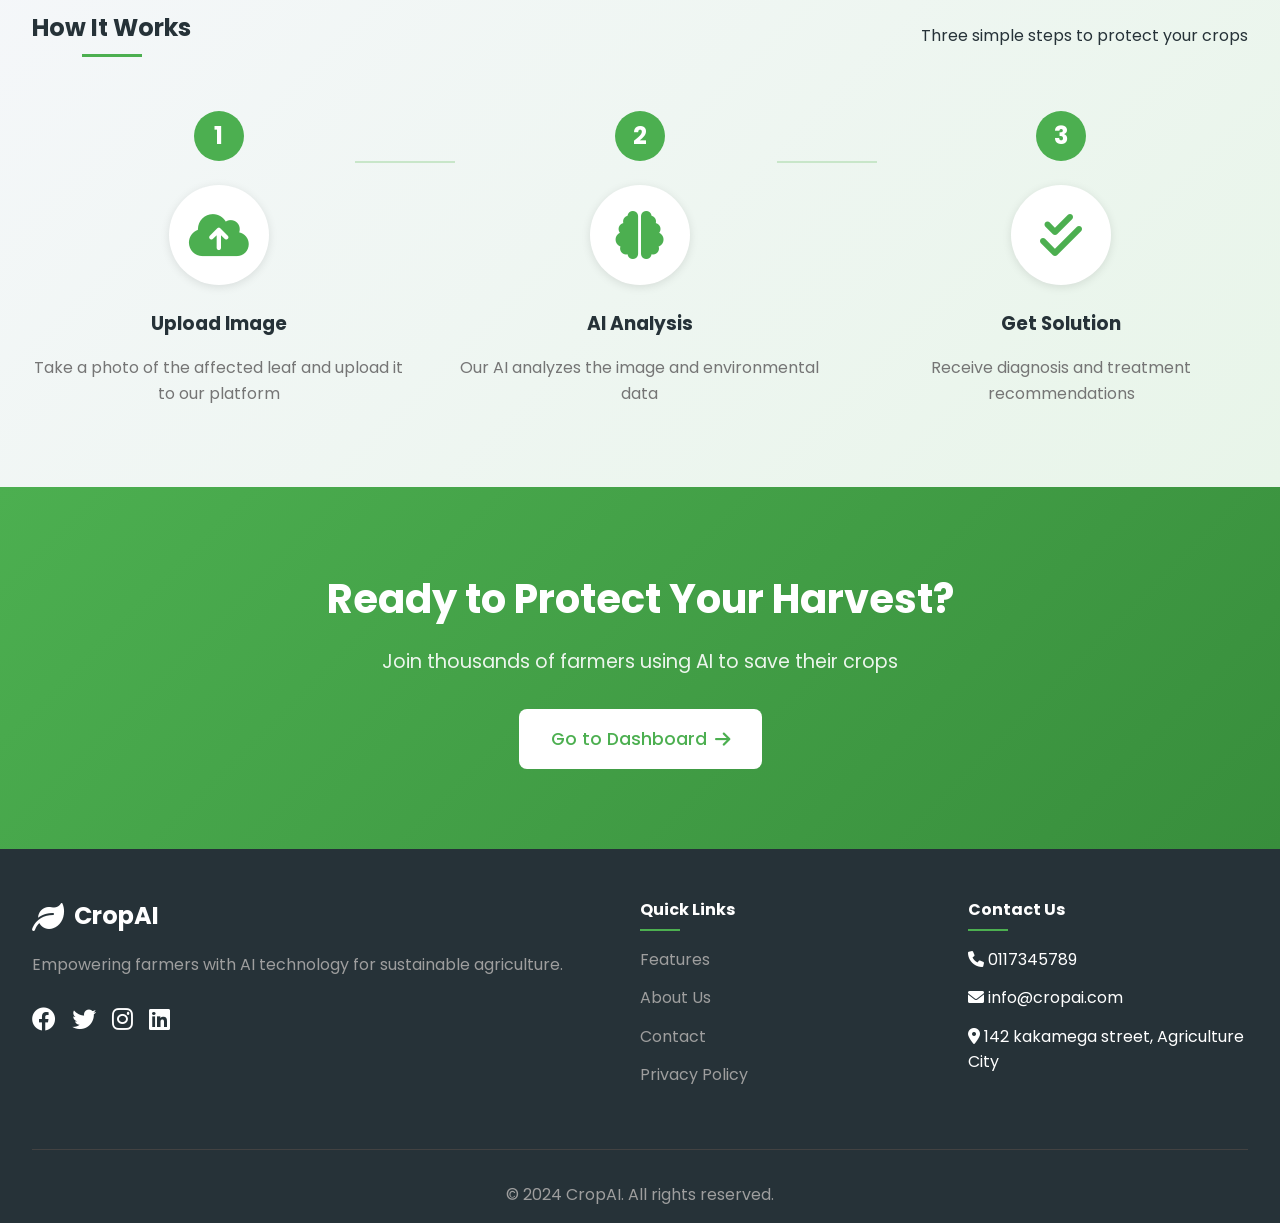
==== commit 4eeacecc: "all changes" ====
--- a/index.html
+++ b/index.html
@@ -24,8 +24,8 @@
                 <li><a href="#contact">Contact</a></li>
             </ul>
             <div class="nav-buttons">
-                <a href="login.html"><button class="btn-secondary">Login</button></a>
-                <a href="signup.html"><button class="btn-primary">Sign Up</button></a>
+                <button class="btn-secondary">Login</button>
+                <button class="btn-primary">Sign Up</button>
             </div>
             <div class="hamburger">
                 <i class="fas fa-bars"></i>
@@ -33,7 +33,6 @@
         </div>
     </nav>
 
-    <!-- Hero Section -->
     <section class="hero">
         <div class="hero-container">
             <div class="hero-content">
@@ -59,7 +58,7 @@
                 </div>
             </div>
             <div class="hero-image">
-                <img src="https://images.unsplash.com/photo-1530836369250-ef72a3f5cda8?ixlib=rb-1.2.1&auto=format&fit=crop&w=1350&q=80" alt="Smart Farming">
+                <img src="img/hero.png" alt="Smart Farming">
                 <div class="floating-card card-1">
                     <i class="fas fa-check-circle" style="color: #4CAF50;"></i>
                     <span>Healthy Crop</span>
@@ -72,7 +71,6 @@
         </div>
     </section>
 
-    <!-- Features Section -->
     <section class="features" id="features">
         <div class="container">
             <div class="section-header">
@@ -112,7 +110,7 @@
         </div>
     </section>
 
-    <!-- How It Works -->
+    
     <section class="how-it-works">
         <div class="container">
             <div class="section-header">
@@ -148,7 +146,7 @@
         </div>
     </section>
 
-    <!-- CTA Section -->
+
     <section class="cta">
         <div class="container">
             <h2>Ready to Protect Your Harvest?</h2>
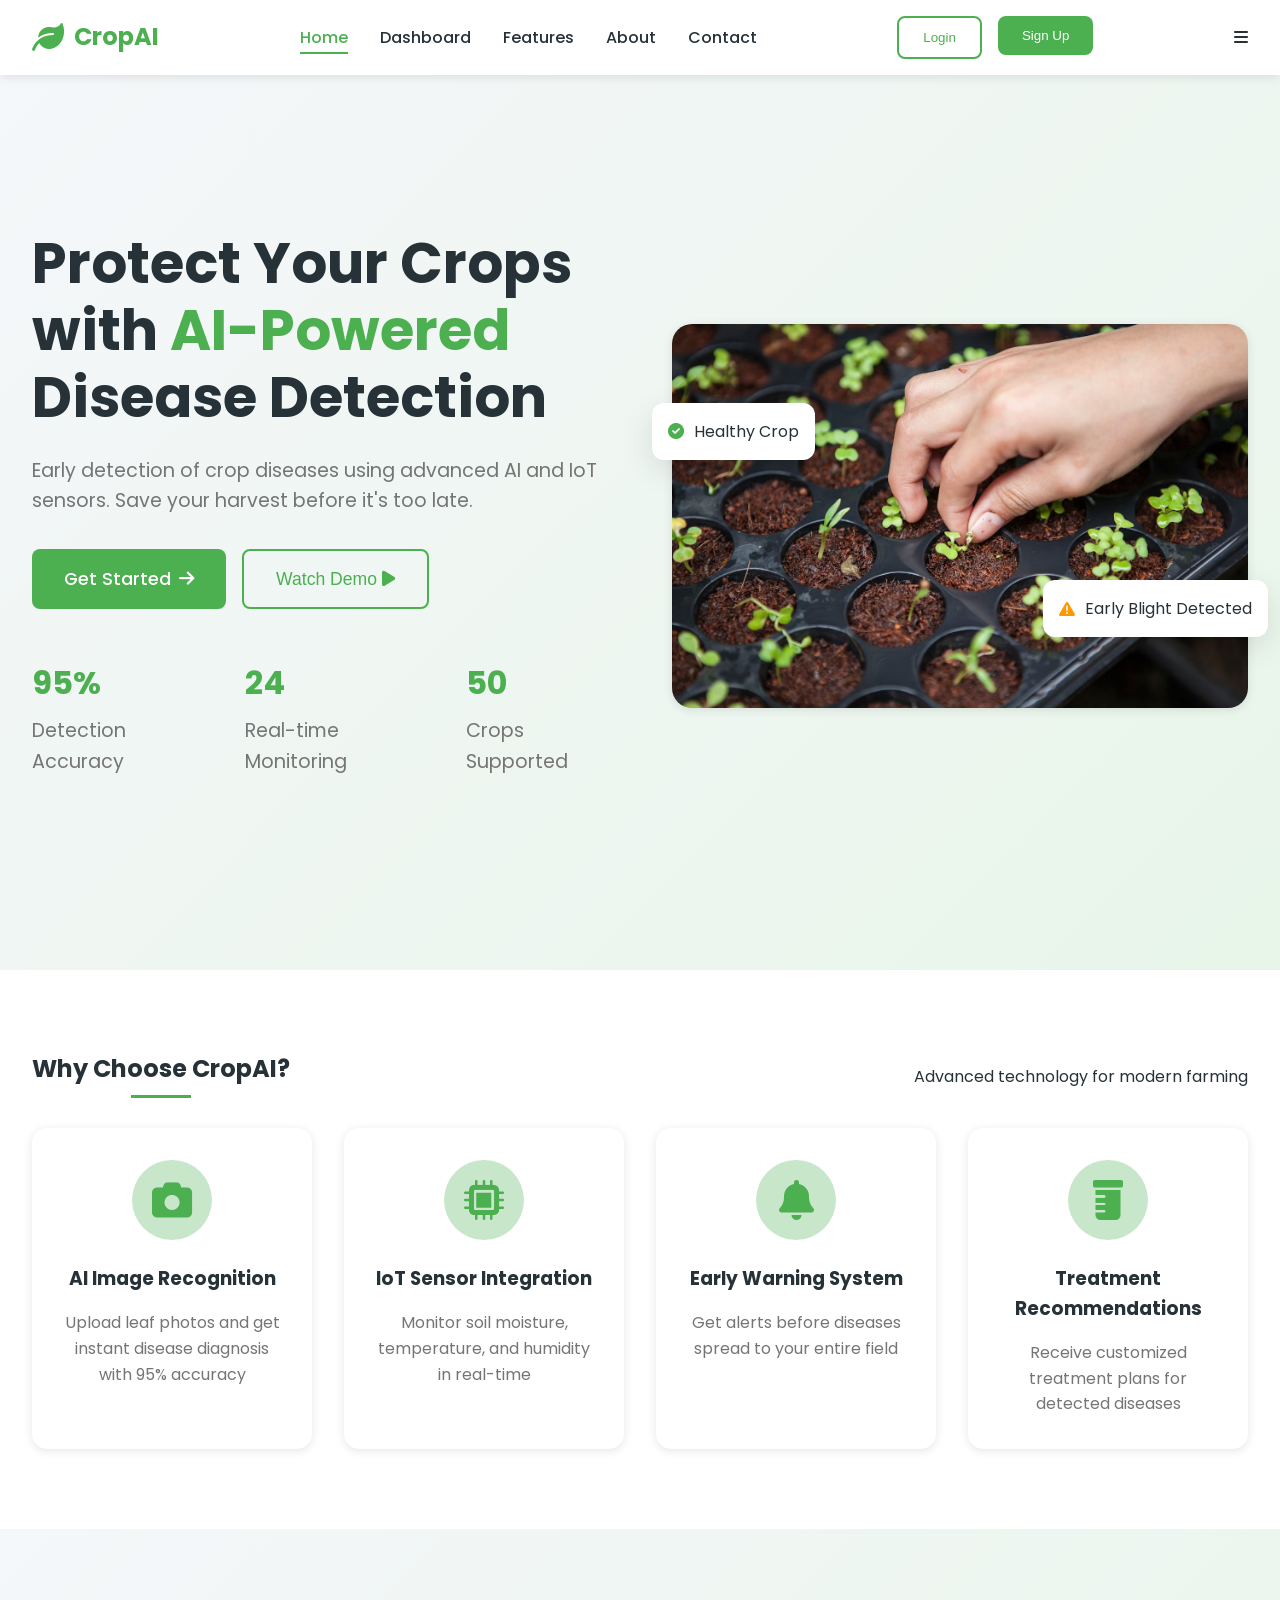
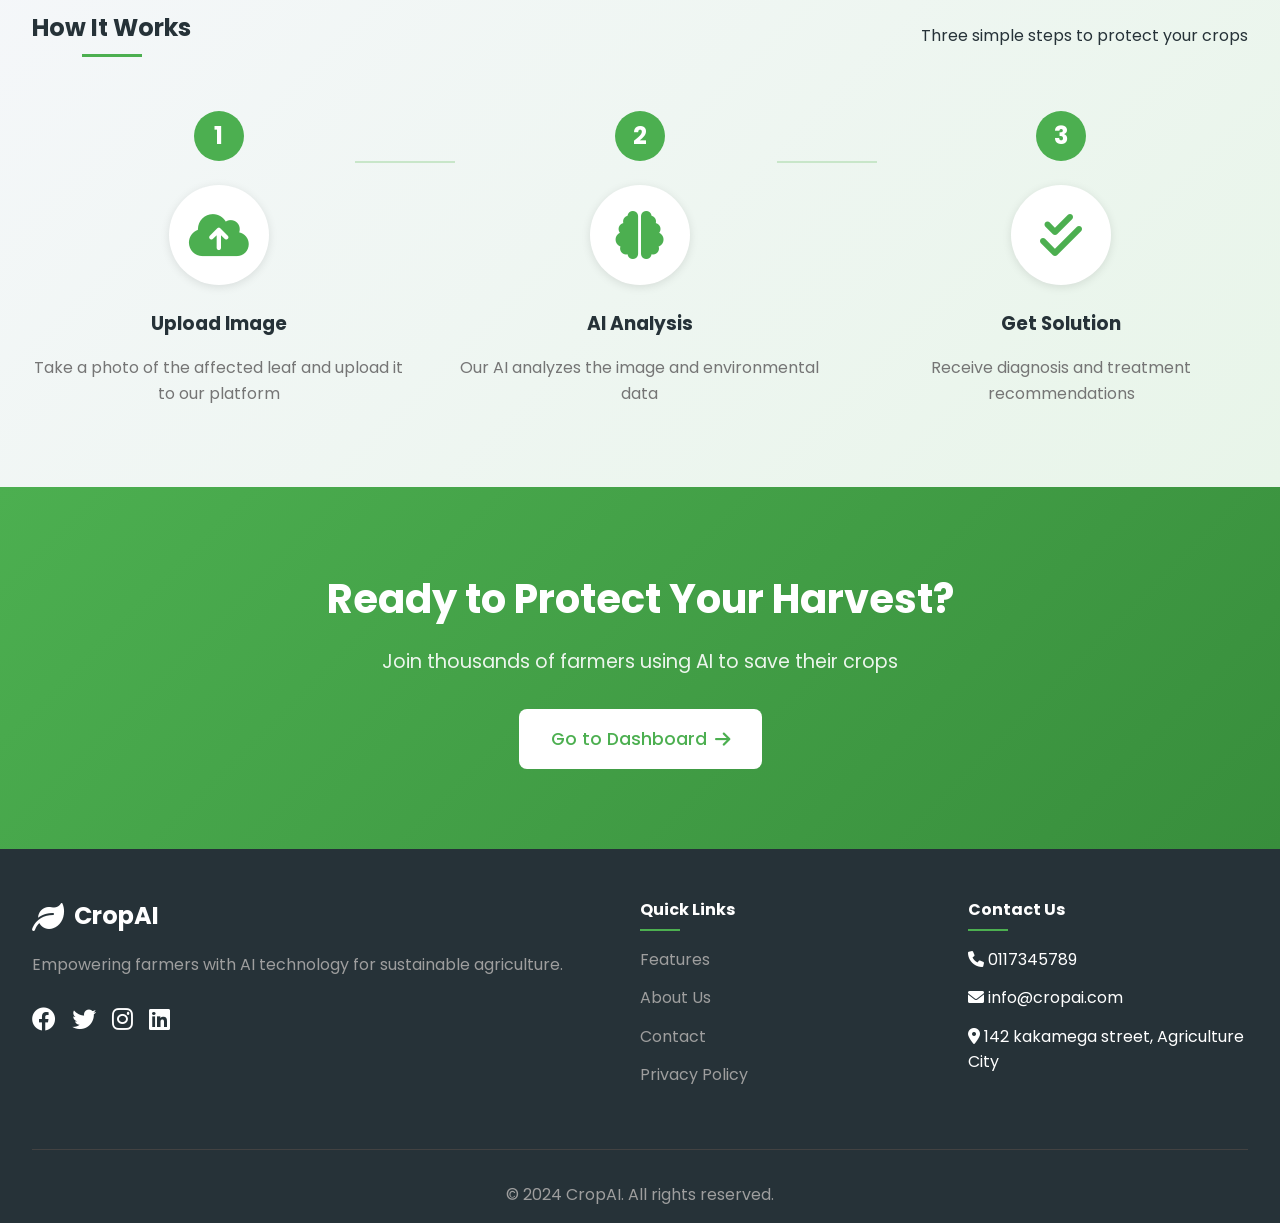
==== commit 7f1c15af: "Merge branch 'billyphosly4:main' into main" ====
--- a/index.html
+++ b/index.html
@@ -24,8 +24,8 @@
                 <li><a href="#contact">Contact</a></li>
             </ul>
             <div class="nav-buttons">
-                <button class="btn-secondary">Login</button>
-                <button class="btn-primary">Sign Up</button>
+                <a href="login.html"><button class="btn-secondary">Login</button></a>
+                <a href="signup.html"><button class="btn-primary">Sign Up</button></a>
             </div>
             <div class="hamburger">
                 <i class="fas fa-bars"></i>
